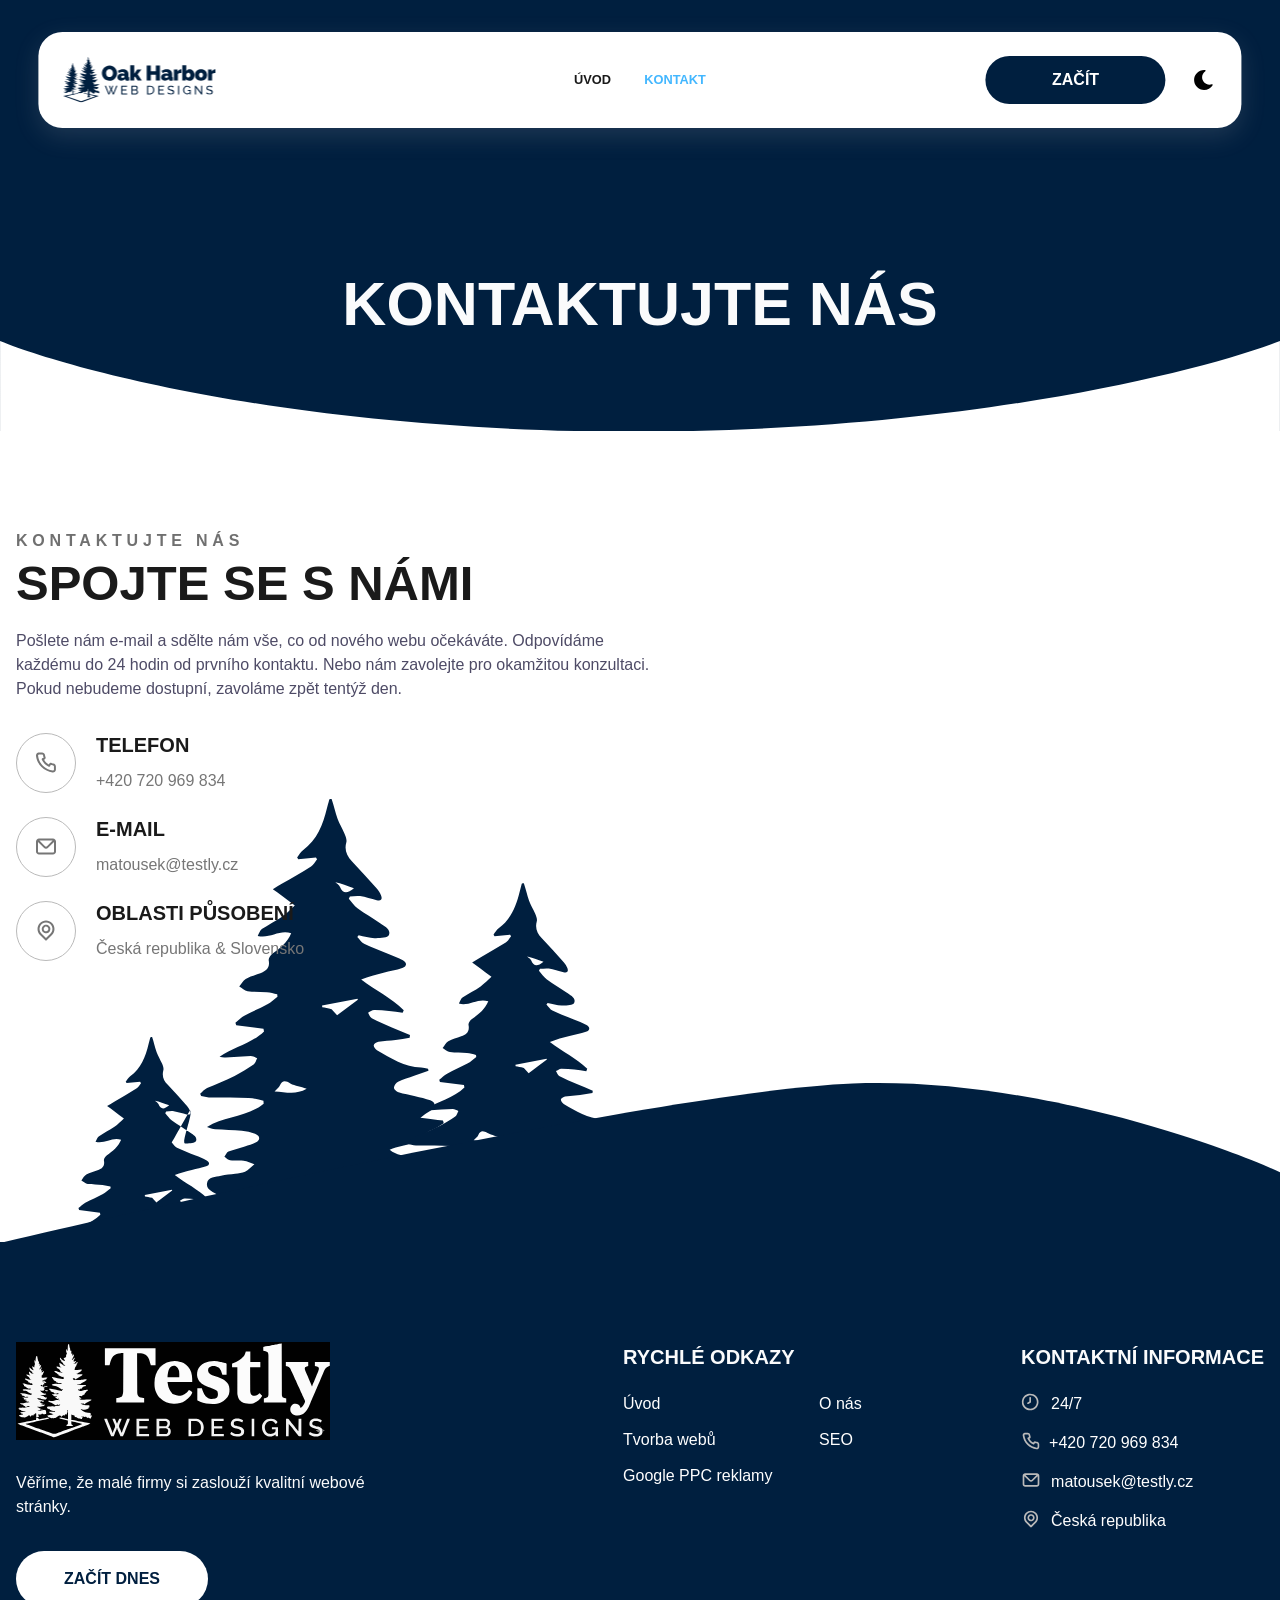
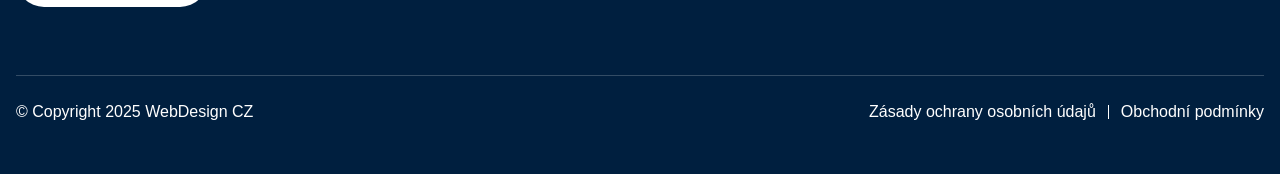
==== portfolio/kontakt.html @ b595e2d2 "bruh" ====
<!DOCTYPE html>
<html lang="cs">
<head>
  <meta charset="UTF-8">
  <meta content="IE=edge" http-equiv="X-UA-Compatible">
  <meta content="width=device-width,initial-scale=1" name="viewport">
  <meta content="Pošlete nám e-mail a sdělte nám vše, co od nového webu očekáváte. Odpovídáme každému do 24 hodin. Nebo nám zavolejte pro okamžitou konzultaci." name="description">
  <meta content="telephone=no" name="format-detection">
  <meta content="Kontakt | WebDesign CZ" property="og:title">
  <meta content="Pošlete nám e-mail a sdělte nám vše, co od nového webu očekáváte. Odpovídáme každému do 24 hodin." property="og:description">
  <meta content="website" property="og:type">
  <link href="./Small Business Web Designer _ Oak Harbor Web Designs _ $0 Down $175 Per Month_files/logo-white.svg" rel="preload" as="image">
  <link href="./Contact _ Oak Harbor Web Designs_files/satellite.svg" rel="preload" as="image">
  <link href="./Small Business Web Designer _ Oak Harbor Web Designs _ $0 Down $175 Per Month_files/root.css" rel="stylesheet">
  <link href="./Small Business Web Designer _ Oak Harbor Web Designs _ $0 Down $175 Per Month_files/dark.css" rel="stylesheet">
  <script defer src="./Small Business Web Designer _ Oak Harbor Web Designs _ $0 Down $175 Per Month_files/dark.js"></script>
  <script defer src="./Small Business Web Designer _ Oak Harbor Web Designs _ $0 Down $175 Per Month_files/nav.js"></script>
  <link href="./Contact _ Oak Harbor Web Designs_files/contact.css" rel="stylesheet">
  <link href="./Contact _ Oak Harbor Web Designs_files/universe.css" rel="stylesheet">
  <script type="application/ld+json">{
    "@context": "http://schema.org",
    "@type": "LocalBusiness",
    "name": "WebDesign CZ",
    "telephone": "+420 123 456 789",
    "email": "info@webdesigncz.cz",
    "url": "https://webdesigncz.cz/"
  }</script>
  <title>Kontakt | WebDesign CZ</title>
  <style>
    #cs-navigation .neon,
    #cs-footer-840 .neon {
      bottom: -1.6rem;
    }
    #cs-navigation .neon span,
    #cs-footer-840 .neon span {
      font-size: clamp(0.6rem, 0.9vw, 0.85rem) !important;
    }
  </style>
</head>
<body class="dark-mode" br-mode="off">

<a class="skip" href="#main" aria-label="Přejít na hlavní obsah">Přejít na hlavní obsah</a>

<!-- NAVIGATION -->
<header id="cs-navigation">
  <div class="cs-container">
    <a class="cs-logo" href="index.html" aria-label="zpět na úvod">
      <img alt="logo" decoding="async" height="43" src="./Small Business Web Designer _ Oak Harbor Web Designs _ $0 Down $175 Per Month_files/logo.svg" width="197" aria-hidden="true" class="cs-default">
      <img alt="logo" decoding="async" height="43" src="./Small Business Web Designer _ Oak Harbor Web Designs _ $0 Down $175 Per Month_files/logo-white.svg" width="197" aria-hidden="true" class="cs-onscroll" loading="lazy">
      <div class="neon" aria-hidden="true" aria-label="after dark"><span>A</span> <span>f</span> <span>t</span> <span>e</span> <span>r</span> <span>D</span> <span>a</span> <span>r</span> <span>k</span></div>
    </a>
    <nav class="cs-nav" role="navigation">
      <button aria-label="přepnout mobilní menu" class="cs-toggle">
        <div class="cs-box" aria-hidden="true">
          <span class="cs-line cs-line1" aria-hidden="true"></span>
          <span class="cs-line cs-line2" aria-hidden="true"></span>
          <span class="cs-line cs-line3" aria-hidden="true"></span>
        </div>
      </button>
      <div class="cs-ul-wrapper">
        <ul class="cs-ul" id="cs-expanded" aria-expanded="false">
          <li class="cs-li"><a class="cs-li-link" href="index.html">Úvod</a></li>

          <li class="cs-li"><a class="cs-li-link cs-active" href="kontakt.html">Kontakt</a></li>
        </ul>
      </div>
    </nav>
    <a class="cs-button-solid" href="kontakt.html">Začít</a>
    <button aria-label="přepnout tmavý režim" id="dark-mode-toggle">
      <img alt="měsíc" decoding="async" height="15" src="./Small Business Web Designer _ Oak Harbor Web Designs _ $0 Down $175 Per Month_files/moon.svg" width="15" aria-hidden="true" class="cs-moon">
      <img alt="slunce" decoding="async" height="15" src="./Small Business Web Designer _ Oak Harbor Web Designs _ $0 Down $175 Per Month_files/sun.svg" width="15" aria-hidden="true" class="cs-sun">
    </button>
  </div>
</header>

<main id="main">

  <!-- BANNER -->
  <div id="banner-1519">
    <div class="cs-container">
      <span class="cs-int-title">Kontaktujte nás</span>
    </div>
    <svg class="cs-mask" fill="none" viewBox="0 0 1920 136" xmlns="http://www.w3.org/2000/svg" height="136" width="1920">
      <path d="M1920 136V0C1803.21 45.3334 1445.52 136 951 136C456.485 136 111.116 45.3334 0 0V136H951H1920Z" fill="var(--maskBG)" clip-rule="evenodd" fill-rule="evenodd"></path>
    </svg>
    <div class="universe universe1">
      <span class="shooting-star"></span>
      <span class="shooting-star shooting-star2"></span>
      <img alt="ikona" aria-hidden="true" class="satellite" decoding="async" height="20" src="./Contact _ Oak Harbor Web Designs_files/satellite.svg" width="20">
      <span class="star star1"></span><span class="star star2"></span><span class="star star3"></span><span class="star star4"></span><span class="star star5"></span><span class="star star6"></span><span class="star star7"></span><span class="star star8"></span><span class="star star9"></span><span class="star star10"></span><span class="star star11"></span><span class="star star12"></span><span class="star star13"></span>
    </div>
    <div class="universe universe2">
      <img alt="ikona" aria-hidden="true" class="satellite" decoding="async" height="20" src="./Contact _ Oak Harbor Web Designs_files/satellite.svg" width="20">
      <span class="star star1"></span><span class="star star2"></span><span class="star star3"></span><span class="star star4"></span><span class="star star5"></span><span class="star star6"></span><span class="star star7"></span><span class="star star8"></span><span class="star star9"></span><span class="star star10"></span><span class="star star11"></span><span class="star star12"></span><span class="star star13"></span>
    </div>
    <div class="universe universe3">
      <img alt="ikona" aria-hidden="true" class="satellite" decoding="async" height="20" src="./Contact _ Oak Harbor Web Designs_files/satellite.svg" width="20">
      <span class="star star1"></span><span class="star star2"></span><span class="star star3"></span><span class="star star4"></span><span class="star star5"></span><span class="star star6"></span><span class="star star7"></span><span class="star star8"></span><span class="star star9"></span><span class="star star10"></span><span class="star star11"></span><span class="star star12"></span><span class="star star13"></span>
    </div>
  </div>

  <!-- CONTACT SECTION -->
  <section id="contact-1388">
    <div class="cs-container">
      <div class="cs-content" style="max-width:100%;width:100%;position:relative;z-index:1;">
        <span class="cs-topper">Kontaktujte nás</span>
        <h2 class="cs-title">Spojte se s námi</h2>
        <p class="cs-text">Pošlete nám e-mail a sdělte nám vše, co od nového webu očekáváte. Odpovídáme každému do 24 hodin od prvního kontaktu. Nebo nám zavolejte pro okamžitou konzultaci. Pokud nebudeme dostupní, zavoláme zpět tentýž den.</p>
        <ul class="cs-ul">
          <li class="cs-li">
            <picture class="cs-icon-wrapper">
              <img alt="ikona telefonu" aria-hidden="true" class="cs-icon" decoding="async" height="40" src="./Contact _ Oak Harbor Web Designs_files/phone-76.svg" width="40">
            </picture>
            <div class="cs-flex-group">
              <span class="cs-header">Telefon</span>
              <span class="cs-link">+420 720 969 834</span>
            </div>
          </li>
          <li class="cs-li">
            <picture class="cs-icon-wrapper">
              <img alt="ikona e-mailu" aria-hidden="true" class="cs-icon" decoding="async" height="40" src="./Contact _ Oak Harbor Web Designs_files/mail-76.svg" width="40">
            </picture>
            <div class="cs-flex-group">
              <span class="cs-header">E-mail</span>
              <span class="cs-link">matousek@testly.cz</span>
            </div>
          </li>
          <li class="cs-li">
            <picture class="cs-icon-wrapper">
              <img alt="ikona místa" aria-hidden="true" class="cs-icon" decoding="async" height="40" src="./Contact _ Oak Harbor Web Designs_files/pin-76.svg" width="40">
            </picture>
            <div class="cs-flex-group">
              <span class="cs-header">Oblasti působení</span>
              <span class="cs-link">Česká republika &amp; Slovensko</span>
            </div>
          </li>
        </ul>
      </div>
    </div>
    <img alt="ikona" aria-hidden="true" class="cs-trees cs-light" decoding="async" height="837" src="./Contact _ Oak Harbor Web Designs_files/footer-trees.svg" width="887" loading="lazy">
    <img alt="ikona" aria-hidden="true" class="cs-trees cs-dark" decoding="async" height="837" src="./Contact _ Oak Harbor Web Designs_files/trees-dark.svg" width="887" loading="lazy">
    <svg class="cs-blue-shape" fill="none" viewBox="0 0 1920 240" xmlns="http://www.w3.org/2000/svg" preserveAspectRatio="none">
      <path d="M1920 240H0C319.833 164.417 1023.43 10.747 1279.16.736 1534.9-9.275 1812.94 85.329 1920 133.883V240Z" fill="var(--csBlueShape)"></path>
    </svg>
  </section>

</main>

<!-- FOOTER -->
<footer id="cs-footer-840">
  <div class="cs-container">
    <div class="cs-logo-group">
      <a class="cs-logo" href="index.html" aria-label="zpět na úvod">
        <img alt="logo" decoding="async" height="32" src="./Small Business Web Designer _ Oak Harbor Web Designs _ $0 Down $175 Per Month_files/logo-white.svg" width="240" aria-hidden="true" class="cs-logo-img" loading="lazy">
        <div class="neon" aria-hidden="true" aria-label="after dark"><span>A</span> <span>f</span> <span>t</span> <span>e</span> <span>r</span> <span>D</span> <span>a</span> <span>r</span> <span>k</span></div>
      </a>
      <p class="cs-text">Věříme, že malé firmy si zaslouží kvalitní webové stránky.</p>
      <a class="cs-button-solid cs-white" href="kontakt.html">Začít dnes</a>
    </div>
    <div class="cs-ul-wrapper">
      <span class="cs-header">Rychlé odkazy</span>
      <ul class="cs-ul cs-ul-1">
        <li class="cs-li"><a class="cs-link" href="index.html">Úvod</a></li>
        <li class="cs-li"><a class="cs-link" href="#">O nás</a></li>
        <li class="cs-li"><a class="cs-link" href="#">Tvorba webů</a></li>
        <li class="cs-li"><a class="cs-link" href="#">SEO</a></li>
        <li class="cs-li"><a class="cs-link" href="#">Google PPC reklamy</a></li>
      </ul>
    </div>
    <div class="cs-ul-wrapper">
      <span class="cs-header">Kontaktní informace</span>
      <ul class="cs-ul">
        <li class="cs-li">
          <span class="cs-link">
            <img alt="ikona hodin" decoding="async" height="20" src="./Small Business Web Designer _ Oak Harbor Web Designs _ $0 Down $175 Per Month_files/clock-grey.svg" width="20" aria-hidden="true" class="cs-icon" loading="lazy">
            24/7
          </span>
        </li>
        <li class="cs-li">
          <span class="cs-link">
            <img alt="ikona telefonu" decoding="async" height="20" src="./Small Business Web Designer _ Oak Harbor Web Designs _ $0 Down $175 Per Month_files/phone-grey.svg" width="20" aria-hidden="true" class="cs-contact-icon" loading="lazy">
            +420 720 969 834
          </span>
        </li>
        <li class="cs-li">
          <span class="cs-link">
            <img alt="ikona e-mailu" decoding="async" height="20" src="./Small Business Web Designer _ Oak Harbor Web Designs _ $0 Down $175 Per Month_files/message-grey.svg" width="20" aria-hidden="true" class="cs-icon" loading="lazy">
            matousek@testly.cz
          </span>
        </li>
        <li class="cs-li">
          <span class="cs-link">
            <img alt="ikona špendlíku" decoding="async" height="20" src="./Small Business Web Designer _ Oak Harbor Web Designs _ $0 Down $175 Per Month_files/pin-grey.svg" width="20" aria-hidden="true" class="cs-icon" loading="lazy">
            Česká republika
          </span>
        </li>
      </ul>
    </div>
  </div>
  <div class="cs-bottom">
    <span class="cs-credit">© Copyright 2025 <span class="cs-credit-link">WebDesign CZ</span></span>
    <div class="cs-bottom-links">
      <a class="cs-bottom-link" href="#">Zásady ochrany osobních údajů</a>
      <a class="cs-bottom-link" href="#">Obchodní podmínky</a>
    </div>
  </div>
  <svg class="cs-footer-swoosh" fill="none" preserveAspectRatio="none" viewBox="0 0 1920 254" xmlns="http://www.w3.org/2000/svg">
    <path d="M1668.54 58.137c124.52 31.881 204.12 63.173 251.46 85.537V-4H0v254C356.508 169.957 717.072 91.544 986.268 43.36 1255.46-4.822 1443.9.623 1668.54 58.138Z" fill="var(--footerSwish)"></path>
  </svg>
</footer>

<script defer>
  document.addEventListener("scroll", e => {
    100 <= document.documentElement.scrollTop
      ? document.querySelector("body").classList.add("scroll")
      : document.querySelector("body").classList.remove("scroll");
  });
</script>

</body>
</html>
---- portfolio/Small Business Web Designer _ Oak Harbor Web Designs _ $0 Down $175 Per Month_files/root.css ----
@media only screen and (min-width: 0rem) {:root {--primary: #001f3f;--primaryLight: #43b7ff;--secondary: #43b7ff;--secondaryLight: #001f3f;--headerColor: #1a1a1a;--bodyTextColor: #4e4b66;--bodyTextColorWhite: #fafbfc;--topperFontSize: clamp(0.8125rem, 1.6vw, 1rem);--headerFontSize: clamp(1.9375rem, 3.9vw, 3.0625rem);--bodyFontSize: 1rem;--sectionPadding: clamp(3.75rem, 7.82vw, 6.25rem) 1rem;--headerFont: "Oswald", Arial, sans-serif;--bodyFont: "Source Sans 3", Arial, sans-serif;--navNeon: "Yellowtail", "Adjusted Verdana Fallback", "Verdana", sans-serif;}.cs-topper {display: block;margin-bottom: 0.25rem;text-transform: uppercase;font-family: var(--headerFont);font-size: var(--topperFontSize);line-height: 1.2em;letter-spacing: 0.3em;font-weight: 700;color: #707070;text-align: inherit;}body.dark-mode .cs-topper {color: var(--secondary);}.cs-title {position: relative;margin: 0 0 1rem 0;max-width: 43.75rem;font-size: var(--headerFontSize);line-height: 1.2em;font-weight: 900;color: var(--headerColor);text-align: inherit;}.cs-text {margin: 0;max-width: 40.625rem;width: 100%;font-size: var(--bodyFontSize);line-height: 1.5em;color: var(--bodyTextColor);text-align: inherit;}.cs-button-solid {z-index: 1;position: relative;display: inline-block;border-radius: 3.75rem;margin: 0;background-color: var(--primary);min-width: 11.25rem;box-sizing: border-box;overflow: hidden;padding: 0 3rem;text-decoration: none;text-transform: uppercase;font-family: var(--headerFont);font-size: 1rem;line-height: clamp(2.875rem, 5.5vw, 3.5rem);font-weight: 700;color: #fff;transition: box-shadow 0.3s, color 0.3s, background-color 0.3s;text-align: center;white-space: nowrap;}.cs-button-solid:before {z-index: -1;position: absolute;top: 0;left: 0;content: "";opacity: 1;border-radius: 0.25rem;background: var(--secondary);height: 100%;width: 0%;transition: width 0.3s;}.cs-button-solid:hover {background-color: var(--secondary);color: var(--primary);}.cs-button-solid:hover:before {width: 100%;}.cs-button-solid.cs-secondary {background-color: var(--secondary);color: var(--primary);transition: color 0.3s, background-color 0.3s;}.cs-button-solid.cs-secondary:hover {background-color: #fff;}.cs-button-solid.cs-secondary:before {background-color: #fff;}.cs-button-solid.cs-white {background-color: #fff;color: var(--primary);transition: color 0.3s, background-color 0.3s;}.cs-button-solid.cs-white:hover {background-color: #fff;}.cs-button-solid.cs-white:before {background-color: #fff;}body.dark-mode .cs-button-solid:not(.cs-button-transparent) {background: linear-gradient(45deg, #cecece 0%, #ffffff 100%);color: var(--primary);transition: box-shadow 0.3s;box-shadow: rgba(67, 183, 255, 0.2) 0px 0px 24px, rgba(67, 183, 255, 0.2) 0px 0px 39px, rgba(67, 183, 255, 0.2) 0px 0px 60px;}body.dark-mode .cs-button-solid:not(.cs-button-transparent):before {opacity: 0;background-color: #fff;width: 100%;transition: opacity 0.4s;}body.dark-mode .cs-button-solid:not(.cs-button-transparent):hover {animation: none;box-shadow: rgba(67, 183, 255, 0.2) 0px 0px 24px, rgba(67, 183, 255, 0.2) 0px 0px 39px, rgba(67, 183, 255, 0.2) 0px 0px 54px, rgba(67, 183, 255, 0.2) 0px 0px 74px;}body.dark-mode .cs-button-solid:not(.cs-button-transparent):hover:before {opacity: 1;}@keyframes buttonGlow {0% {box-shadow: rgba(67, 183, 255, 0.2) 0px 0px 24px, rgba(67, 183, 255, 0.2) 0px 0px 39px, rgba(67, 183, 255, 0.2) 0px 0px 60px;}50% {box-shadow: rgba(67, 183, 255, 0.2) 0px 0px 24px, rgba(67, 183, 255, 0.2) 0px 0px 39px, rgba(67, 183, 255, 0.2) 0px 0px 54px, rgba(67, 183, 255, 0.2) 0px 0px 74px;}78% {box-shadow: rgba(67, 183, 255, 0.2) 0px 0px 24px, rgba(67, 183, 255, 0.2) 0px 0px 39px, rgba(67, 183, 255, 0.2) 0px 0px 54px, rgba(67, 183, 255, 0.2) 0px 0px 74px;}100% {box-shadow: rgba(67, 183, 255, 0.2) 0px 0px 24px, rgba(67, 183, 255, 0.2) 0px 0px 39px, rgba(67, 183, 255, 0.2) 0px 0px 60px;}}@keyframes ulGlow {0% {box-shadow: rgba(67, 183, 255, 0.2) 0px 0px 24px, inset rgba(67, 183, 255, 0.2) 0px 0px 69px, inset rgba(67, 183, 255, 0.2) 0px 0px 60px, rgba(67, 183, 255, 0.2) 0px 0px 74px;}50% {box-shadow: rgba(67, 183, 255, 0.2) 0px 0px 24px, inset rgba(67, 183, 255, 0.2) 0px 0px 39px, inset rgba(67, 183, 255, 0.2) 0px 0px 24px, rgba(67, 183, 255, 0.2) 0px 0px 74px;}51% {box-shadow: none;}52% {box-shadow: rgba(67, 183, 255, 0.2) 0px 0px 24px, inset rgba(67, 183, 255, 0.2) 0px 0px 69px, inset rgba(67, 183, 255, 0.2) 0px 0px 24px, rgba(67, 183, 255, 0.2) 0px 0px 74px;}53% {box-shadow: none;}64% {box-shadow: rgba(67, 183, 255, 0.2) 0px 0px 24px, inset rgba(67, 183, 255, 0.2) 0px 0px 69px, inset rgba(67, 183, 255, 0.2) 0px 0px 24px, rgba(67, 183, 255, 0.2) 0px 0px 74px;}78% {box-shadow: rgba(67, 183, 255, 0.2) 0px 0px 14px, inset rgba(67, 183, 255, 0.2) 0px 0px 49px, inset rgba(67, 183, 255, 0.2) 0px 0px 14px, rgba(67, 183, 255, 0.2) 0px 0px 54px;}92% {box-shaodw: none;}93% {box-shadow: rgba(67, 183, 255, 0.2) 0px 0px 14px, inset rgba(67, 183, 255, 0.2) 0px 0px 49px, inset rgba(67, 183, 255, 0.2) 0px 0px 14px, rgba(67, 183, 255, 0.2) 0px 0px 54px;}94% {box-shaodw: none;}95% {box-shadow: rgba(67, 183, 255, 0.2) 0px 0px 14px, inset rgba(67, 183, 255, 0.2) 0px 0px 49px, inset rgba(67, 183, 255, 0.2) 0px 0px 24px, rgba(67, 183, 255, 0.2) 0px 0px 54px;}100% {box-shadow: rgba(67, 183, 255, 0.2) 0px 0px 24px, inset rgba(67, 183, 255, 0.2) 0px 0px 69px, inset rgba(67, 183, 255, 0.2) 0px 0px 60px, rgba(67, 183, 255, 0.2) 0px 0px 74px;}}.cs-button-transparent {background-color: transparent;min-width: 0;padding: 0 1.5rem;color: var(--bodyTextColorWhite);box-shadow: none;}.cs-button-transparent:hover {color: var(--primary);}.cs-hide-on-mobile {display: none;}}@media only screen and (min-width: 1024px) {.cs-hide-on-mobile {display: block;}.cs-hide-on-desktop {display: none;}}@media only screen and (min-width: 0rem) {body, html {margin: 0;overflow-x: hidden;padding: 0;font-family: var(--bodyFont);font-size: 100%;color: var(--bodyTextColor);scroll-behavior: smooth;}*, *:before, *:after {margin: 0;box-sizing: border-box;padding: 0;}body {transition: background-color 0.3s;}.container {position: relative;margin: auto;width: 92%;}h1, h2, h3, h4, h5, h6 {margin: 0;text-transform: uppercase;font-family: var(--headerFont);color: var(--headerColor);}p, li, a {margin: 0;font-size: 1rem;line-height: 1.5em;}p, li {color: #353535;}a:hover, button:hover {cursor: pointer;}.skip {z-index: -1111111;position: absolute;top: 0;left: 0;opacity: 0;}@font-face {font-style: normal;font-family: "Yellowtail";font-weight: 400;font-display: swap;src: url("/assets/fonts/yellowtail-v22-latin-regular.woff2") format("woff2");}@font-face {font-style: normal;font-family: "Oswald";font-weight: 400;font-display: swap;src: url("../fonts/oswald-v53-latin-regular.woff2") format("woff2");}@font-face {font-style: normal;font-family: "Oswald";font-weight: 600;font-display: swap;src: url("../fonts/oswald-v53-latin-600.woff2") format("woff2");}}@media only screen and (min-width: 1024px) {body, html {margin: 0;padding: 0;}}@media only screen and (min-width: 2500px) {body, html {font-size: 0.55vw;}}@media only screen and (min-width: 0rem) {body.dark-mode #dark-mode-toggle .cs-sun {opacity: 1;transform: translate(-50%, -50%);}body.dark-mode #dark-mode-toggle .cs-moon {opacity: 0;transform: translate(-50%, -150%);}#dark-mode-toggle {order: 2;z-index: 1000;position: relative;display: block;border: none;margin: 0;background: transparent;height: 3rem;width: 3rem;overflow: hidden;padding: 0;flex: none;}#dark-mode-toggle img, #dark-mode-toggle svg {position: absolute;top: 50%;left: 50%;transform: translate(-50%, -50%);height: 1.25rem;width: 1.25rem;pointer-events: none;}#dark-mode-toggle .cs-moon {z-index: 2;transition: transform 0.3s, opacity 0.3s;}#dark-mode-toggle .cs-sun {z-index: 1;opacity: 0;transform: translate(-50%, 100%);transition: transform 0.3s, opacity 0.3s;}}@media only screen and (min-width: 1024px) {#dark-mode-toggle {position: relative;top: auto;right: -0.625rem;transform: none;margin: 0;}#dark-mode-toggle:hover {cursor: pointer;}}@media only screen and (min-width: 0rem) {#cs-navigation .neon {z-index: 1000;position: absolute;bottom: -0.625rem;right: 0;visibility: hidden;opacity: 0;display: flex;font-family: "Yellowtail";color: #fff;transition: 100ms ease-in;}#cs-navigation .neon span {display: table-cell;margin: 0;padding: 0;font-family: var(--navNeon);font-size: clamp(1rem, 1.5vw, 1.5rem);color: #646464;animation: neonGlow 3s linear infinite;}#cs-navigation .neon span:nth-child(5) {padding-right: 3px;}#cs-navigation .neon span:nth-child(1), #cs-navigation .neon span:nth-child(2), #cs-navigation .neon span:nth-child(4) {animation-delay: 1s;}#cs-navigation .neon span:nth-child(3) {animation-delay: 1.2s;}#cs-navigation .neon span:nth-child(5) {margin-right: 3px !important;animation-delay: 2s;}#cs-navigation .neon span:nth-child(6) {animation-delay: 2.45s;}#cs-navigation .neon span:nth-child(7), #cs-navigation .neon span:nth-child(8), #cs-navigation .neon span:nth-child(9) {animation-delay: 2.75s;}@keyframes neonGlow {0%, 100% {text-shadow: 0 0 10px #43b7ff, 0 0 20px #43b7ff, 0 0 40px #43b7ff, 0 0 50px #43b7ff, 0 0 60px #43b7ff;color: #abe1fe;filter: blur(2px);}5%, 95% {text-shadow: 0;color: #fff;filter: blur(0px);}}}@media only screen and (min-width: 0rem) {body.dark-mode #cs-navigation .neon {visibility: visible;opacity: 1;display: block;}}@media only screen and (max-width: 1023px) {body.cs-open {overflow: hidden;}body.scroll #cs-navigation {top: 0;max-width: 100%;width: 100%;}body.scroll #cs-navigation:before {border-radius: 0;}#cs-navigation {z-index: 10000;position: fixed;top: 1rem;left: 50%;transform: translateX(-50%);border-radius: clamp(0.75rem, 2vw, 1.5rem);max-width: 80rem;width: 94%;box-sizing: border-box;padding: clamp(0.75rem, 2vw, 1.5rem);transition: top 0.3s, border-radius 0.3s, width 0.3s, max-width 0.3s;}#cs-navigation .cs-container {display: flex;justify-content: flex-end;align-items: center;width: 100%;gap: 1.5rem;}#cs-navigation .cs-logo {z-index: 10;position: relative;transform-style: preserve-3d;perspective: 700px;display: flex;justify-content: flex-start;align-items: center;margin: 0 auto 0 0;height: 100%;max-width: 7.5rem;width: auto;box-sizing: border-box;padding: 0;}#cs-navigation .cs-logo img {height: auto;width: 100%;object-fit: contain;}#cs-navigation .cs-logo .cs-default {-webkit-backface-visibility: hidden;backface-visibility: hidden;transition: opacity 0.3s, transform 0.6s;}#cs-navigation .cs-logo .cs-onscroll {z-index: -1;position: absolute;top: 0;left: 0;-webkit-backface-visibility: hidden;backface-visibility: hidden;opacity: 0;transform: rotateX(180deg);width: 100%;transition: opacity 0.3s, transform 0.6s;}#cs-navigation .cs-toggle {z-index: 10;position: relative;display: flex;justify-content: center;align-items: center;border: none;border-radius: 0.5rem;margin: 0 0 0 auto;background-color: var(--primary);height: 3rem;width: 3rem;transition: transform 0.6s, background-color 0.3s;}#cs-navigation .cs-nav {order: 3;}#cs-navigation .cs-contact-group {z-index: 10;position: relative;display: none;}#cs-navigation .cs-active .cs-line1 {top: 50%;transform: translate(-50%, -50%) rotate(225deg);}#cs-navigation .cs-active .cs-line2 {top: 50%;transform: translate(-50%, -50%) translateY(0) rotate(-225deg);transform-origin: center;}#cs-navigation .cs-active .cs-line3 {bottom: 100%;opacity: 0;}#cs-navigation .cs-box {position: relative;height: 1rem;width: clamp(1.5rem, 2vw, 1.75rem);}#cs-navigation .cs-line {position: absolute;left: 50%;transform: translateX(-50%);border-radius: 2px;background-color: #fafbfc;height: 2px;width: 100%;transition: background-color 0.3s;}#cs-navigation .cs-line1 {top: 0;transition: transform 0.5s, top 0.3s, left 0.3s;animation-duration: 0.7s;animation-timing-function: ease;animation-direction: normal;animation-fill-mode: forwards;transform-origin: center;}#cs-navigation .cs-line2 {top: 50%;transform: translateX(-50%) translateY(-50%);transition: top 0.3s, left 0.3s, transform 0.5s;animation-duration: 0.7s;animation-timing-function: ease;animation-direction: normal;animation-fill-mode: forwards;}#cs-navigation .cs-line3 {bottom: 0;transition: bottom 0.3s, opacity 0.3s;}#cs-navigation .cs-ul-wrapper {z-index: -1;position: absolute;top: 0.9375rem;left: 0;transform: scaleY(0);border-radius: 3.125rem 3.125rem 1.5rem 1.5rem;background-color: #fff;max-height: 95dvh;height: auto;width: 100%;box-sizing: border-box;overflow: hidden;padding-bottom: 2.4em;transition: transform 0.4s;box-shadow: rgba(149, 157, 165, 0.2) 0px 8px 24px;transform-origin: top;}#cs-navigation .cs-ul {display: flex;flex-direction: column;justify-content: flex-start;align-items: center;margin: 0;max-height: 90vh;height: auto;width: 100%;box-sizing: border-box;overflow: auto;padding: 6.25rem 0 0 0;gap: 1.25rem;}#cs-navigation .cs-li {opacity: 0;transform: translateY(-70/16rem);margin-right: 0;width: 100%;list-style: none;transition: transform 0.6s, opacity 0.9s;text-align: center;}#cs-navigation .cs-li:nth-of-type(1) {transition-delay: 0.05s;}#cs-navigation .cs-li:nth-of-type(2) {transition-delay: 0.1s;}#cs-navigation .cs-li:nth-of-type(3) {transition-delay: 0.15s;}#cs-navigation .cs-li:nth-of-type(4) {transition-delay: 0.2s;}#cs-navigation .cs-li:nth-of-type(5) {transition-delay: 0.25s;}#cs-navigation .cs-li:nth-of-type(6) {transition-delay: 0.3s;}#cs-navigation .cs-li:nth-of-type(7) {transition-delay: 0.35s;}#cs-navigation .cs-li:nth-of-type(8) {transition-delay: 0.4s;}#cs-navigation .cs-li:nth-of-type(9) {transition-delay: 0.45s;}#cs-navigation .cs-li:nth-of-type(10) {transition-delay: 0.5s;}#cs-navigation .cs-li:nth-of-type(11) {transition-delay: 0.55s;}#cs-navigation .cs-li:nth-of-type(12) {transition-delay: 0.6s;}#cs-navigation .cs-li:nth-of-type(13) {transition-delay: 0.65s;}#cs-navigation .cs-li-link {position: relative;display: inline-block;margin: 0;text-decoration: none;text-transform: uppercase;font-family: var(--headerFont);font-size: clamp(1rem, 2.5vw, 1.5rem);line-height: 1.2em;font-weight: 600;color: var(--headerColor);}#cs-navigation .cs-li-link.cs-active {color: var(--primaryLight);}#cs-navigation .cs-button-solid {display: none;}#cs-navigation:before {position: absolute;top: 0;left: 50%;content: "";opacity: 1;transform: translateX(-50%);display: block;border-radius: clamp(0.75rem, 2vw, 1.5rem);background: #fff;height: 100%;width: 100%;transition: transform 0.2s, border-radius 0.3s, background-color 0.3s ease-in-out;box-shadow: rgba(149, 157, 165, 0.2) 0px 8px 24px;}#cs-navigation.cs-active .cs-toggle {transform: rotate(180deg);}#cs-navigation.cs-active .cs-ul-wrapper {transform: scaleY(1);transition-delay: 0.15s;}#cs-navigation.cs-active .cs-li {opacity: 1;transform: translateY(0);}#cs-navigation.cs-active:before {transform: translateX(-50%) scale(1.03);}}@media only screen and (min-width: 48rem) and (max-width: 1023px) {#cs-navigation .cs-contact-group {display: flex;align-items: center;gap: 1.5rem;}#cs-navigation .login {text-decoration: none;font-size: 1em;font-weight: 700;color: var(--bodyText);}#cs-navigation .login:hover {text-decoration: underline;}}@media only screen and (max-width: 63.999rem) {body.dark-mode #cs-navigation .cs-logo .cs-default {opacity: 1;transform: rotateX(-180deg);}body.dark-mode #cs-navigation .cs-logo .cs-onscroll {opacity: 1;transform: rotateX(0deg);}body.dark-mode #cs-navigation .cs-toggle {background-color: var(--bodyTextColorWhite);box-shadow: rgba(67, 183, 255, 0.2) 0px 0px 44px, inset rgba(67, 183, 255, 0.2) 0px 0px 30px, rgba(67, 183, 255, 0.2) 0px 0px 55px, rgba(67, 183, 255, 0.4) 0px 0px 75px, rgba(67, 183, 255, 0.4) 0px 0px 95px;}body.dark-mode #cs-navigation .cs-phone {color: var(--bodyTextColorWhite);}body.dark-mode #cs-navigation .cs-phone-icon {filter: grayscale(1) brightness(1000%);}body.dark-mode #cs-navigation .cs-line {background-color: var(--dark);}body.dark-mode #cs-navigation .cs-ul-wrapper {background-color: var(--dark);}body.dark-mode #cs-navigation .cs-li-link, body.dark-mode #cs-navigation .login {color: var(--bodyTextColorWhite);}body.dark-mode #cs-navigation .cs-li-link.cs-active {color: var(--secondary);}body.dark-mode #cs-navigation:before {background-color: var(--dark);}}@media only screen and (max-width: 63.999rem) {#cs-navigation .cs-li {display: block;width: 100%;text-align: center;}#cs-navigation .cs-dropdown {position: relative;color: var(--bodyTextColorWhite);}#cs-navigation .cs-dropdown .cs-li-link {position: relative;transition: opacity 0.3s;}#cs-navigation .cs-dropdown.cs-active .cs-drop-ul {visibility: visible;opacity: 1;margin: 0.75rem auto 0 auto;height: auto;padding: 1.75rem 0;}#cs-navigation .cs-dropdown.cs-active .cs-drop-link {opacity: 1;}#cs-navigation .cs-drop-icon {position: absolute;top: 50%;right: -1.25rem;transform: translateY(-50%);height: auto;width: 0.75rem;}#cs-navigation .cs-drop-ul {visibility: hidden;opacity: 0;display: flex;flex-direction: column;justify-content: flex-start;align-items: center;border-radius: 1em;margin: 0 auto;background-color: var(--primary);height: 0;width: 90%;overflow: hidden;padding: 0;transition: padding 0.3s, margin 0.3s, height 0.3s, opacity 0.3s, visibility 0.3s;gap: 0.75rem;}#cs-navigation .cs-drop-li {list-style: none;}#cs-navigation .cs-li-link {text-transform: uppercase;font-family: var(--headerFont);font-weight: 600;}#cs-navigation .cs-li-link.cs-drop-link {font-size: clamp(0.875rem, 2vw, 1.25rem);color: #fff;}}@media only screen and (min-width: 1024px) {#cs-navigation .cs-dropdown {position: relative;}#cs-navigation .cs-dropdown:hover {cursor: pointer;}#cs-navigation .cs-dropdown:hover .cs-drop-ul {visibility: visible;opacity: 1;transform: scaleY(1);}#cs-navigation .cs-dropdown:hover .cs-drop-li {opacity: 1;transform: translateY(0);}#cs-navigation .cs-drop-icon {display: inline-block;height: auto;width: 0.75rem;}#cs-navigation .cs-drop-ul {z-index: -100;position: absolute;top: 100%;visibility: hidden;opacity: 0;transform: scaleY(0);border-bottom: 5px solid var(--secondary);margin: 0;background-color: #fff;min-width: 12.5rem;overflow: hidden;padding: 0;transition: transform 0.3s, visibility 0.3s, opacity 0.3s;box-shadow: inset rgba(149, 157, 165, 0.1) 0px 8px 10px;transform-origin: top;}#cs-navigation .cs-drop-li {opacity: 0;transform: translateY(-0.625rem);display: block;height: auto;width: 100%;list-style: none;text-decoration: none;font-size: 1rem;transition: opacity 0.6s, transform 0.6s;}#cs-navigation .cs-drop-li:nth-of-type(1) {transition-delay: 0.05s;}#cs-navigation .cs-drop-li:nth-of-type(2) {transition-delay: 0.1s;}#cs-navigation .cs-drop-li:nth-of-type(3) {transition-delay: 0.15s;}#cs-navigation .cs-drop-li:nth-of-type(4) {transition-delay: 0.2s;}#cs-navigation .cs-drop-li:nth-of-type(5) {transition-delay: 0.25s;}#cs-navigation .cs-drop-li:nth-of-type(6) {transition-delay: 0.3s;}#cs-navigation .cs-drop-li:nth-of-type(7) {transition-delay: 0.35s;}#cs-navigation .cs-drop-li:nth-of-type(8) {transition-delay: 0.4s;}#cs-navigation .cs-drop-li:nth-of-type(9) {transition-delay: 0.45s;}#cs-navigation .cs-li-link.cs-drop-link {display: block;width: 100%;box-sizing: border-box;padding: 0.75rem;white-space: nowrap;text-decoration: none;text-transform: uppercase;font-family: var(--headerFont);font-size: 0.875rem;line-height: 1.5em;font-weight: 600;color: var(--headerColor);transition: color 0.3s, background-color 0.3s;}#cs-navigation .cs-li-link.cs-drop-link:hover {background-color: #f7f7f7;}#cs-navigation .cs-li-link.cs-drop-link:before {display: none;}}@media only screen and (max-width: 1023px) {body.dark-mode #cs-navigation .cs-drop-ul {background-color: transparent;border: 1px solid #fff;animation: ulGlow 7.2s forwards infinite;box-shadow: rgba(67, 183, 255, 0.2) 0px 0px 44px, inset rgba(67, 183, 255, 0.2) 0px 0px 30px, inset rgba(67, 183, 255, 0.2) 0px 0px 55px, rgba(67, 183, 255, 0.4) 0px 0px 10px;}body.dark-mode #cs-navigation .cs-li-link.cs-drop-link:hover {color: #1a1a1a;}body.dark-mode #cs-navigation .cs-drop-icon {filter: grayscale(1) brightness(1000%);}}@media only screen and (min-width: 1024px) {body.dark-mode #cs-navigation .cs-drop-ul {background-color: var(--dark);border-color: #fff;overflow: visible;}body.dark-mode #cs-navigation .cs-li-link.cs-drop-link {color: var(--bodyTextColorWhite);transition: color 0.3s, background-color 0.3s, box-shadow 0.3s;}body.dark-mode #cs-navigation .cs-li-link.cs-drop-link:hover {color: var(--primary);box-shadow: rgba(67, 183, 255, 0.2) 0px 0px 24px, rgba(67, 183, 255, 0.2) 0px 0px 39px, rgba(67, 183, 255, 0.2) 0px 0px 60px;}body.dark-mode #cs-navigation .cs-drop-li:last-of-type .cs-drop-link {border-radius: 0 0 1.3125rem 1.3125rem;}body.dark-mode #cs-navigation .cs-drop-icon {filter: grayscale(1) brightness(1000%);}}@media only screen and (max-width: 1023px) {#cs-navigation .cs-dropdown.cs-active .cs-drop-ul {visibility: visible;opacity: 1;transform: scale(1);margin: 0.75rem auto 0;height: auto;padding: 1.5rem;}#cs-navigation .cs-dropdown.cs-active .cs-drop-link {opacity: 1;}#cs-navigation .cs-dropdown.cs-active .cs-dropdown-toggle {pointer-events: none;}#cs-navigation .cs-dropdown-toggle {pointer-events: none;}#cs-navigation .cs-drop3 {visibility: hidden;opacity: 0;transform: scale(0);display: flex;flex-direction: column;background-color: rgba(255, 255, 255, 0.1);height: 0;width: 100%;border-radius: 0.5rem;overflow: hidden;padding: 0;transition: padding 0.3s, margin 0.3s, height 0.3s, opacity 0.3s, transform 0.3s, visibility 0.3s;gap: 0.5rem;transform-origin: top;}#cs-navigation .cs-drop-li {width: 100%;}#cs-navigation .cs-drop-li.drop3-active .cs-drop3 {visibility: visible;opacity: 1;transform: scale(1);height: auto;padding: 1.25rem 1rem 1.25rem 1rem;}#cs-navigation .cs-drop-li.drop3-active .cs-drop3-main {margin-bottom: 0.75rem;}#cs-navigation .cs-drop3-main {font-weight: bold;transition: margin 0.3s;}#cs-navigation .cs-drop3-main .cs-drop-icon {filter: grayscale(1) brightness(1000%);}#cs-navigation .cs-drop-li3 {list-style: none;}}@media only screen and (min-width: 64rem) {#cs-navigation .cs-drop-ul {overflow: visible;}#cs-navigation .cs-drop-li {z-index: 1;position: relative;}#cs-navigation .cs-drop-li:hover .cs-drop3 {display: block;}#cs-navigation .cs-drop3 {z-index: 10;position: absolute;top: 0;left: 100%;display: none;background-color: #fff;min-width: 12.5rem;padding: 0;box-shadow: rgba(149, 157, 165, 0.2) 0px 8px 24px;}#cs-navigation .cs3 {columns: 3;}#cs-navigation .cs-drop3-main:hover .cs-drop-icon {transform: rotate(-90deg);}#cs-navigation .cs-drop-icon {transition: transform 0.3s;}#cs-navigation .cs-drop-li3 {list-style: none;}}@media only screen and (min-width: 64rem) {body.dark-mode #cs-navigation .cs-drop3 {background-color: var(--dark);}}@media only screen and (min-width: 1024px) {body.scroll #cs-navigation {top: 0;border-radius: 0;max-width: 100%;width: 100%;}#cs-navigation {z-index: 10000;position: fixed;top: 2rem;left: 50%;transform: translateX(-50%);display: flex;align-items: center;border-radius: clamp(0.75rem, 2vw, 1.5rem);background-color: #fff;height: 6rem;max-width: 90rem;width: 94%;box-sizing: border-box;padding: clamp(0.75rem, 2vw, 1.5rem) 0;transition: top 0.3s, border-radius 0.3s, width 0.3s, max-width 0.3s, background-color 0.3s;box-shadow: rgba(149, 157, 165, 0.2) 0px 8px 24px;}#cs-navigation .cs-container {display: flex;justify-content: space-between;align-items: center;margin: auto;max-width: 90rem;width: 100%;box-sizing: border-box;padding: 0 1.5rem;gap: 1.5rem;}#cs-navigation .cs-toggle {display: none;}#cs-navigation .cs-logo {z-index: 100;position: relative;transform-style: preserve-3d;perspective: 700px;display: flex;justify-content: flex-start;align-items: center;margin: 0 auto 0 0;height: 3rem;max-width: 10.125rem;width: 18.4%;padding: 0;}#cs-navigation .cs-logo img {height: 100%;width: auto;object-fit: contain;}#cs-navigation .cs-logo .cs-default {-webkit-backface-visibility: hidden;backface-visibility: hidden;transition: opacity 0.3s, transform 0.6s;}#cs-navigation .cs-logo .cs-onscroll {z-index: -1;position: absolute;top: 0;left: 0;-webkit-backface-visibility: hidden;backface-visibility: hidden;opacity: 1;transform: rotateX(180deg);width: 100%;transition: opacity 0.3s, transform 0.6s;}#cs-navigation .cs-contact-group {display: flex;justify-content: center;align-items: center;gap: 1.5rem;}#cs-navigation .login {text-decoration: none;font-size: 0.875em;font-weight: 700;color: var(--bodyText);}#cs-navigation .login:hover {text-decoration: underline;}#cs-navigation .cs-ul-wrapper {position: absolute;top: 50%;left: 50%;transform: translate(-50%, -50%);display: flex;align-items: center;height: 100%;}#cs-navigation .cs-ul {display: flex;justify-content: flex-start;align-items: center;margin: 0;height: 100%;width: 100%;padding: 0;gap: clamp(1.25rem, 2.6vw, 2.25rem);}#cs-navigation .cs-li {display: flex;align-items: center;height: 100%;padding: 0;list-style: none;flex: none;}#cs-navigation .cs-li-link {position: relative;display: block;margin: 0;text-decoration: none;text-transform: uppercase;font-family: var(--headerFont);font-size: clamp(0.7rem, 1vw, 1rem);line-height: 1.5em;font-weight: 600;color: var(--headerColor);transition: color 0.3s;}#cs-navigation .cs-li-link:hover {color: var(--primaryLight);}#cs-navigation .cs-li-link.cs-active {font-weight: 700;color: var(--primaryLight);}#cs-navigation .cs-button-solid {display: none;}}@media only screen and (min-width: 1200px) {#cs-navigation .cs-social {display: flex;}#cs-navigation .cs-button-solid {z-index: 1;position: relative;display: block;right: -1.25rem;line-height: 3rem;}}@media only screen and (min-width: 1300px) {#cs-navigation .button-orange, #cs-navigation .cs-button-solid {display: block;}}@media only screen and (min-width: 1024px) {body.dark-mode #cs-navigation {background-color: var(--dark);}body.dark-mode #cs-navigation .cs-logo .cs-default {opacity: 1;transform: rotateX(-180deg);}body.dark-mode #cs-navigation .cs-logo .cs-onscroll {opacity: 1;transform: rotateX(0deg);}body.dark-mode #cs-navigation .cs-li-link, body.dark-mode #cs-navigation .login {color: var(--bodyTextColorWhite);}body.dark-mode #cs-navigation .cs-li-link:hover {color: var(--secondary);}body.dark-mode #cs-navigation .cs-li-link.cs-active {color: var(--secondary);}}@media only screen and (min-width: 0rem) {#banner-1519 {z-index: 1;position: relative;background-color: var(--primary);overflow: hidden;padding: var(--sectionPadding);padding-top: clamp(11.875rem, 25vw, 16.75rem);padding-bottom: clamp(3rem, 7vw, 6.25rem);}#banner-1519 .cs-container {display: flex;flex-direction: column;justify-content: center;align-items: center;margin: auto;max-width: 80rem;width: 100%;text-align: center;}#banner-1519 .cs-int-title {position: relative;margin: 0;text-transform: uppercase;font-family: var(--headerFont);font-size: clamp(2.4375rem, 6.4vw, 3.8125rem);line-height: 1.2em;font-weight: 900;color: var(--bodyTextColorWhite);text-align: center;text-align: inherit;}#banner-1519 .cs-breadcrumbs {display: flex;justify-content: center;align-items: center;}#banner-1519 .cs-link {position: relative;display: flex;justify-content: center;align-items: center;text-decoration: none;font-size: 1rem;line-height: 1.2em;color: var(--bodyTextColor);}#banner-1519 .cs-link:last-of-type {}#banner-1519 .cs-link:last-of-type::after {display: none;}#banner-1519 .cs-link:after {position: relative;content: "";display: block;margin: 0 1rem;background: url("https://csimg.nyc3.cdn.digitaloceanspaces.com/Images/Icons/grey-chevron.svg");background-position: center;background-size: contain;background-repeat: no-repeat;height: 0.75rem;width: 0.4375rem;}#banner-1519 .cs-link.cs-active {color: var(--primary);}#banner-1519 .cs-background {z-index: -1;position: absolute;top: 0;left: 0;display: block;height: 100%;width: 100%;}#banner-1519 .cs-background img {position: absolute;top: 0;left: 0;height: 100%;width: 100%;object-fit: cover;}#banner-1519 .cs-background:before {z-index: 1;position: absolute;top: 0;left: 0;content: "";opacity: 0.8;display: block;background: #fff3ec;height: 100%;width: 100%;}#banner-1519 .cs-mask {--maskBG: #ffffff;z-index: 100;position: absolute;bottom: -1px;left: 0;display: block;height: auto;width: 100%;}}@media only screen and (min-width: 48rem) {#banner-1519 .cs-background:before {opacity: 1;background: linear-gradient(90deg, rgba(255, 243, 236, 0.9) 23.05%, rgba(255, 243, 236, 0) 80.08%);height: 100%;width: 100%;}}@media only screen and (min-width: 0rem) {body.dark-mode #banner-1519 {z-index: 1;position: relative;background-color: #000;}body.dark-mode #banner-1519 .cs-mask {--maskBG: var(--dark);}body.dark-mode #banner-1519:before {z-index: -1;position: absolute;top: 0;left: 0;content: "";opacity: 1;display: block;background: rgba(0, 16, 153, 0.3);background: -o-linear-gradient(305deg, rgba(0, 16, 153, 0.2) 0%, rgba(58, 217, 255, 0.2) 96%);background: linear-gradient(145deg, rgba(0, 16, 153, 0.2) 0%, rgba(58, 217, 255, 0.2) 96%);height: 100%;width: 100%;filter: progid:DXImageTransform.Microsoft.gradient(startColorstr="#001099", endColorstr="#3ad9ff", GradientType=1);}}@media only screen and (min-width: 0rem) {#cta-1693 {position: relative;padding: var(--sectionPadding);padding-top: 0;z-index: 100;}#cta-1693 .cs-container {display: flex;flex-direction: column;align-items: center;border-radius: 1rem;margin: auto;background-color: var(--primary);max-width: 90rem;width: 100%;padding: clamp(3rem, 9vw, 6.25rem) clamp(2rem, 7vw, 6.25rem);gap: clamp(3rem, 6vw, 4rem);}#cta-1693 .cs-content {display: flex;flex-direction: column;align-items: center;width: 100%;text-align: center;gap: 1.5rem;}#cta-1693 .cs-title {margin: 0;max-width: 20ch;color: #fff;}#cta-1693 .cs-wrapper {z-index: 1;position: absolute;top: 0;left: 50%;transform: translateX(-50%);height: 100%;max-width: 120rem;width: 100%;}#cta-1693 .cs-graphic {position: absolute;top: 50%;opacity: 0.1;transform: translateY(-50%);height: 23.25rem;width: 23.25rem;}#cta-1693 .cs-graphic-1 {left: -16.3125rem;}#cta-1693 .cs-graphic-2 {right: -16.3125rem;}}@media only screen and (min-width: 48rem) {#cta-1693 .cs-content {flex-direction: row;justify-content: space-between;text-align: left;}#cta-1693 .cs-graphic-1 {left: -7.8125rem;}#cta-1693 .cs-graphic-2 {right: -7.8125rem;}}@media only screen and (min-width: 0rem) {body.dark-mode #cta-1693 .cs-container {z-index: 1;position: relative;background-color: #0a2030;}}@media only screen and (min-width: 0rem) {#cta-1693 .cs-container, #cta-1693 .cs-wrapper {max-width: 67.5rem;position: relative;z-index: 1;}#cta-1693 .cs-container:after, #cta-1693 .cs-wrapper:after {content: '';width: 60%;height: clamp(12rem, 25vw, 25rem);border-left: 1.25rem solid var(--primary);border-right: 1.25rem solid var(--primary);opacity: 1;position: absolute;display: block;top: 80%;left: 50%;transform: translateX(-50%);z-index: -2;}#cta-1693 .cs-container:before {content: '';width: 100%;height: 100%;background: var(--primary);opacity: 1;border-radius: 1rem;position: absolute;display: block;top: 0;left: 0;z-index: 1;}#cta-1693 .cs-content {z-index: 2;}#cta-1693 .cs-lights-wrapper {font-size: min(1.9vw, 1rem);width: 44.5625em;position: absolute;left: 50%;z-index: -1;pointer-events: none;transform: translateX(-50%) translateY(-100px);transition: transform 0.4s;}#cta-1693 .cs-lights {width: 100%;height: auto;position: absolute;top: 100%;left: 50%;transform: translateX(-50%);z-index: -10;}#cta-1693 .cs-lights img {width: 100%;height: auto;}#cta-1693 .cs-flare {width: 14.625em;height: 25.0625em;border-radius: 50%;background: linear-gradient(to bottom, rgba(255, 255, 255, 0) 0%, rgba(255, 255, 255, 0) 46%, #ffffff 93%, #ffffff 100%), linear-gradient(to bottom, rgba(255, 255, 255, 0) 78%, #ffffff 89%, #ffffff 93%, #ffffff 100%);filter: blur(1.25em);animation-delay: 0.7s;opacity: 0;position: absolute;bottom: -2.6875em;}#cta-1693 .cs-flare:before {content: '';width: 1.75em;height: 1em;background: #fff;border-radius: 50%;opacity: 1;position: absolute;display: block;bottom: 0;left: 50%;transform: translateY(-50%);}#cta-1693 .light1 {left: 4.375em;animation-delay: 3s;}#cta-1693 .light2 {left: 14.9375em;animation-delay: 5s;}#cta-1693 .light3 {left: 26.6875em;animation-delay: 0.1s;}#cta-1693 .light4 {display: none;left: 16.3125em;}#cta-1693 .light5 {display: none;left: 16.3125em;}@keyframes wrapperZ {0% {z-index: -1;}98% {z-index: -1;}99% {z-index: 2;}100% {z-index: 2;}}@keyframes bilboardGlow {0% {opacity: 0.18;}19% {opacity: 0.18;}20% {opacity: 0;}21% {opacity: 0.3;}59% {opacity: 0.18;}60% {opacity: 0;}61% {opacity: 0.18;}62% {opacity: 0;}63% {opacity: 0.25;}100% {opacity: 0.18;}}#cta-1693 .cs-bulb {width: 1.75em;height: 1em;background: #fff;border-radius: 50%;opacity: 0.3;position: absolute;display: block;bottom: -3.25em;z-index: -20;animation-delay: 0.7s;}#cta-1693 .cs-bulb1 {left: 10.375em;animation-delay: 3s;}#cta-1693 .cs-bulb2 {left: 21.4375em;animation-delay: 5s;}#cta-1693 .cs-bulb3 {left: 33.125em;animation-delay: 0.1s;}#cta-1693 .cs-bulb4 {display: none;}#cta-1693 .cs-bulb5 {display: none;}@keyframes bulbGlow {0% {opacity: 1;}19% {opacity: 1;}20% {opacity: 0.3;}21% {opacity: 1;}59% {opacity: 1;}60% {opacity: 0.3;}61% {opacity: 1;}62% {opacity: 0.3;}63% {opacity: 1;}100% {opacity: 1;}}}@media only screen and (min-width: 64rem) {#cta-1693 .cs-lights-wrapper {width: 57.75em;}#cta-1693 .cs-lights {width: 57.75em;}#cta-1693 .light1 {left: -1.25em;animation-delay: 3s;}#cta-1693 .light2 {left: 9.9375em;animation-delay: 5s;}#cta-1693 .light3 {left: 21.1875em;animation-delay: 0.1s;}#cta-1693 .light4 {left: 32.9375em;animation-delay: 4s;display: block;}#cta-1693 .light5 {left: 44.125em;animation-delay: 2.5s;display: block;}#cta-1693 .cs-bulb1 {left: 4.875em;animation-delay: 3s;}#cta-1693 .cs-bulb2 {left: 16.875em;animation-delay: 5s;}#cta-1693 .cs-bulb3 {left: 28em;animation-delay: 0.1s;}#cta-1693 .cs-bulb4 {display: block;left: 39.6875em;animation-delay: 4s;}#cta-1693 .cs-bulb5 {display: block;left: 50.9375em;animation-delay: 2.5s;}}@media only screen and (min-width: 0rem) {body.dark-mode #cta-1693 .cs-container:before {box-sizing: border-box;border: 5px solid rgba(255, 255, 255, 0.1);background: radial-gradient(ellipse at center, #143f6d 0%, #01060a 78%);}body.dark-mode #cta-1693 .cs-container:after {border-color: #01060a;}body.dark-mode #cta-1693 .cs-flare {animation: bilboardGlow 15.2s forwards infinite;animation-delay: 0.7s;}body.dark-mode #cta-1693 .cs-bulb {animation: bulbGlow 15.2s forwards infinite;animation-delay: 0.7s;}body.dark-mode #cta-1693 .light1 {animation-delay: 3s;}body.dark-mode #cta-1693 .light2 {animation-delay: 5s;}body.dark-mode #cta-1693 .light3 {animation-delay: 0.1s;}body.dark-mode #cta-1693 .light4 {animation-delay: 4s;}body.dark-mode #cta-1693 .light5 {animation-delay: 2.5s;}body.dark-mode #cta-1693 .cs-bulb1 {animation-delay: 3s;}body.dark-mode #cta-1693 .cs-bulb2 {animation-delay: 5s;}body.dark-mode #cta-1693 .cs-bulb3 {animation-delay: 0.1s;}body.dark-mode #cta-1693 .cs-bulb4 {animation-delay: 4s;}body.dark-mode #cta-1693 .cs-bulb5 {animation-delay: 2.5s;}body.dark-mode #cta-1693 .cs-lights-wrapper {transform: translateX(-50%) translateY(0);animation: wrapperZ 0.35s forwards;}}@media only screen and (min-width: 0rem) {#cs-footer-840 {z-index: 10;position: relative;background-color: var(--primary);padding: var(--sectionPadding);padding-top: clamp(6.25rem, 20vw, 18.5rem);padding-bottom: clamp(1.875rem, 5vw, 3.125rem);}#cs-footer-840 .cs-container {display: flex;flex-wrap: wrap;justify-content: flex-start;align-items: flex-start;margin: auto;max-width: 34.375rem;width: 100%;column-gap: 3rem;row-gap: 2rem;}#cs-footer-840 .cs-logo-group {position: relative;width: 100%;}#cs-footer-840 .cs-logo {display: block;margin: 0 0 1.5rem 0;height: auto;width: 19.625rem;position: relative;z-index: 1;}#cs-footer-840 .cs-text {margin: 0 0 2rem;color: var(--bodyTextColorWhite);}#cs-footer-840 .cs-logo-img {height: auto;width: 100%;}#cs-footer-840 .cs-header {position: relative;display: block;margin: 0 0 1.25rem 0;text-transform: uppercase;font-family: var(--headerFont);font-size: 1.25rem;line-height: 1.5em;font-weight: 700;color: var(--bodyTextColorWhite);}#cs-footer-840 .cs-ul {display: flex;flex-direction: column;margin: 0;padding: 0;gap: 0.75rem;}#cs-footer-840 .cs-ul-1 {flex-direction: row;flex-wrap: wrap;justify-content: space-between;max-width: 21.875rem;width: 100%;column-gap: 2rem;}#cs-footer-840 .cs-ul-1 .cs-li {width: 44%;}#cs-footer-840 .cs-li {list-style: none;}#cs-footer-840 .cs-link {display: inline-flex;align-items: flex-start;text-decoration: none;font-size: 1rem;line-height: 1.5em;color: #fff;transition: color 0.3s;text-align: left;gap: 0.5rem;}#cs-footer-840 .cs-link:hover {color: var(--secondary);}#cs-footer-840 .cs-icon {display: block;margin-right: 0.125rem;height: auto;width: 1.25rem;}#cs-footer-840 .cs-bottom {display: flex;flex-wrap: wrap;justify-content: center;border-top: 1px solid rgba(255, 255, 255, 0.2);margin: clamp(3rem, 7vw, 4rem) auto 0;max-width: 80rem;width: 100%;padding-top: 1.5rem;text-align: center;gap: 0.75rem;}#cs-footer-840 .cs-credit, #cs-footer-840 .cs-bottom-link, #cs-footer-840 .cs-credit-link {position: relative;display: inline-block;margin: 0;width: auto;text-decoration: none;font-size: clamp(0.875rem, 1.5vw, 1rem);line-height: 1.5em;color: #fff;transition: color 0.3s;}#cs-footer-840 .cs-credit {width: 100%;}#cs-footer-840 .cs-credit-link {position: relative;display: inline-block;margin: 0;width: auto;text-decoration: none;font-size: clamp(0.875rem, 1.5vw, 1rem);line-height: 1.5em;color: #fff;}#cs-footer-840 .cs-credit-link:hover {color: var(--secondary);}#cs-footer-840 .cs-bottom-links {display: flex;justify-content: center;align-items: center;width: 100%;}#cs-footer-840 .cs-bottom-link {display: flex;align-items: center;}#cs-footer-840 .cs-bottom-link:hover {color: var(--secondary);}#cs-footer-840 .cs-bottom-link:last-of-type:before {content: "";opacity: 1;display: block;margin: 0 0.75rem;background: currentColor;height: 0.875rem;width: 1px;}#cs-footer-840 .cs-footer-swoosh {--footerSwish: #fff;position: absolute;top: -1px;left: 0;height: auto;pointer-events: none;width: 100%;}}@media only screen and (min-width: 48rem) {#cs-footer-840 .cs-container {max-width: 80rem;row-gap: clamp(3rem, 7vw, 4rem);}#cs-footer-840 .cs-bottom {flex-wrap: nowrap;justify-content: space-between;}#cs-footer-840 .cs-credit {text-align: left;}#cs-footer-840 .cs-bottom-links {justify-content: flex-end;}}@media only screen and (min-width: 1024px) {#cs-footer-840 .cs-container {flex-wrap: nowrap;justify-content: flex-end;align-items: flex-start;}#cs-footer-840 .cs-logo-group {margin-right: auto;max-width: 25rem;width: 30%;}#cs-footer-840 .cs-text {width: 100%;}#cs-footer-840 .cs-social {position: relative;top: auto;right: auto;flex-direction: row;}}@media only screen and (min-width: 0rem) {body.dark-mode #cs-footer-840 {background-color: #01060a;}body.dark-mode #cs-footer-840 .cs-footer-swoosh {--footerSwish: var(--dark);}}@media only screen and (min-width: 0rem) {#cs-footer-840 .neon {z-index: 1000;position: absolute;bottom: 0.3125rem;right: 0;visibility: hidden;opacity: 0;display: flex;font-family: "Yellowtail";color: #fff;transition: 100ms ease-in;}#cs-footer-840 .neon span {display: table-cell;margin: 0;padding: 0;font-family: var(--navNeon);font-size: clamp(2rem, 1.5vw, 2.5rem);color: #646464;animation: neonGlow 3s linear infinite;}#cs-footer-840 .neon span:nth-child(5) {padding-right: 3px;}#cs-footer-840 .neon span:nth-child(1), #cs-footer-840 .neon span:nth-child(2), #cs-footer-840 .neon span:nth-child(4) {animation-delay: 1s;}#cs-footer-840 .neon span:nth-child(3) {animation-delay: 1.2s;}#cs-footer-840 .neon span:nth-child(5) {margin-right: 3px !important;animation-delay: 2s;}#cs-footer-840 .neon span:nth-child(6) {animation-delay: 2.45s;}#cs-footer-840 .neon span:nth-child(7), #cs-footer-840 .neon span:nth-child(8), #cs-footer-840 .neon span:nth-child(9) {animation-delay: 2.75s;}@keyframes neonGlow {0%, 100% {text-shadow: 0 0 10px #43b7ff, 0 0 20px #43b7ff, 0 0 40px #43b7ff, 0 0 50px #43b7ff, 0 0 60px #43b7ff;color: #abe1fe;filter: blur(2px);}5%, 95% {text-shadow: 0;color: #fff;filter: blur(0px);}}}@media only screen and (min-width: 0rem) {body.dark-mode #cs-footer-840 .neon {visibility: visible;opacity: 1;display: block;}}
---- portfolio/Small Business Web Designer _ Oak Harbor Web Designs _ $0 Down $175 Per Month_files/dark.css ----
@media only screen and (min-width: 0rem) {:root {--dark: #030f18;--medium: #2c394b;--accent: #334756;}body.dark-mode {background-color: var(--dark);}body.dark-mode p, body.dark-mode li, body.dark-mode h1, body.dark-mode h2, body.dark-mode h3, body.dark-mode h4, body.dark-mode h5, body.dark-mode h6 {color: #fff;}body.dark-mode .light {display: none;}body.dark-mode .dark {display: block !important;}.dark {display: none;}}
---- portfolio/Contact _ Oak Harbor Web Designs_files/contact.css ----
@media only screen and (min-width: 0rem) {#contact-1388 {padding: var(--sectionPadding);position: relative;overflow: hidden;z-index: 1;}#contact-1388 .cs-container {width: 100%;max-width: 36.5rem;margin: auto;display: flex;justify-content: center;align-items: stretch;flex-direction: column;column-gap: auto;gap: clamp(2rem, 3vw, 3rem);position: relative;}#contact-1388 .cs-content {text-align: left;width: 100%;display: flex;flex-direction: column;align-items: flex-start;}#contact-1388 .cs-title {max-width: 23ch;}#contact-1388 .cs-text {margin-bottom: 1rem;}#contact-1388 .cs-text:last-of-type {margin-bottom: 2rem;}#contact-1388 .cs-ul {text-align: left;width: 100%;margin: 0;padding: 0;box-sizing: border-box;display: flex;flex-direction: column;align-items: flex-start;gap: 1.5rem;position: relative;}#contact-1388 .cs-li {list-style: none;display: flex;justify-content: flex-start;align-items: flex-start;gap: 1.25rem;}#contact-1388 .cs-li:hover .cs-icon-wrapper {transform: scale(1.1);}#contact-1388 .cs-header {font-size: 1.25rem;font-family: var(--headerFont);text-transform: uppercase;font-weight: 700;line-height: 1.2em;margin-bottom: 0.75rem;color: var(--headerColor);display: block;}#contact-1388 .cs-link {font-size: 1rem;line-height: 1.5em;text-decoration: none;color: #767676;display: block;position: relative;}#contact-1388 .cs-link:hover {text-decoration: underline;}#contact-1388 .cs-icon-wrapper {width: 3.75rem;height: 3.75rem;margin: 0;border-radius: 50%;border: 1px solid #bababa;display: flex;justify-content: center;align-items: center;flex: none;transition: transform 0.3s;}#contact-1388 .cs-icon {width: 1.5rem;height: auto;display: block;}#contact-1388 .cs-form {width: 100%;max-width: 39.375rem;padding: clamp(1.5rem, 5.18vw, 3rem) clamp(1rem, 4vw, 3rem);box-sizing: border-box;background-color: #f7f7f7;border-radius: 1rem;display: flex;justify-content: space-between;flex-wrap: wrap;align-items: center;gap: 0.75rem;}#contact-1388 .cs-h3 {font-size: clamp(1.25rem, 3vw, 2.4375rem);font-family: var(--headerFont);text-transform: uppercase;line-height: 1.2em;font-weight: 700;margin: 0 0 0.25rem 0;color: var(--headerColor);}#contact-1388 .cs-label {font-size: clamp(0.875rem, 1.5vw, 1rem);font-family: var(--headerFont);text-transform: uppercase;font-weight: 700;width: 100%;color: var(--headerColor);display: flex;flex-direction: column;justify-content: center;align-items: flex-start;gap: 0.25rem;}#contact-1388 .cs-input {font-size: 1rem;width: 100%;height: 3.5rem;padding: 0;padding-left: 1.5rem;color: var(--headerColor);background-color: #fff;border-radius: 0.5rem;border: none;box-sizing: border-box;}#contact-1388 .cs-input::placeholder {color: #7d799c;opacity: 0.6;}#contact-1388 .cs-textarea {min-height: 7.5rem;padding-top: 1.5rem;margin-bottom: 0.75rem;font-family: inherit;}#contact-1388 .cs-submit {width: 100%;min-width: 12.5rem;border: none;}#contact-1388 .cs-submit:hover {cursor: pointer;}#contact-1388 .cs-trees {width: 55vw;height: auto;max-width: 55.4375rem;display: none;position: absolute;bottom: -1.25rem;left: -3.125rem;}#contact-1388 .cs-light {display: none;}#contact-1388 .cs-dark {display: none;}#contact-1388 .cs-blue-shape {--csBlueShape: var(--primary);display: none;width: 100%;height: auto;position: absolute;bottom: -1px;left: 0;}}@media only screen and (min-width: 48rem) {#contact-1388 {padding-bottom: clamp(10rem, 22vw, 25rem);}#contact-1388 .cs-container {max-width: 80rem;flex-direction: row;justify-content: space-between;}#contact-1388 .cs-content {width: 47%;flex: none;}#contact-1388 .cs-submit {width: auto;}#contact-1388 .cs-light {display: block;}#contact-1388 .cs-blue-shape {display: block;}#cs-footer-840 {padding-top: 6.25rem;}#cs-footer-840 .cs-footer-swoosh {display: none;}}@media only screen and (min-width: 64rem) {#contact-1388 .cs-form {width: 46%;max-width: 36.125rem;}#contact-1388 .cs-submit {width: auto;}}@media only screen and (min-width: 93.75rem) {#contact-1388 .cs-graphic {display: block;}#contact-1388 .cs-trees {left: auto;right: 50%;margin-right: 5.25rem;}}@media only screen and (min-width: 0rem) {body.dark-mode #contact-1388 .cs-title, body.dark-mode #contact-1388 .cs-text, body.dark-mode #contact-1388 .cs-header, body.dark-mode #contact-1388 .cs-link, body.dark-mode #contact-1388 .cs-label, body.dark-mode #contact-1388 .cs-h3 {color: var(--bodyTextColorWhite);}body.dark-mode #contact-1388 .cs-contact-text, body.dark-mode #contact-1388 .cs-link {opacity: 0.8;}body.dark-mode #contact-1388 .cs-li:hover .cs-icon-wrapper {background-color: #fff;box-shadow: rgba(67, 183, 255, 0.2) 0px 0px 44px, inset rgba(67, 183, 255, 0.2) 0px 0px 30px, rgba(67, 183, 255, 0.2) 0px 0px 55px, rgba(67, 183, 255, 0.4) 0px 0px 75px, rgba(67, 183, 255, 0.4) 0px 0px 95px;}body.dark-mode #contact-1388 .cs-li:hover .cs-icon {filter: grayscale(1) brightness(0);}body.dark-mode #contact-1388 .cs-icon-wrapper {background-color: transparent;border-color: #fff;box-shadow: rgba(67, 183, 255, 0.2) 0px 0px 24px, inset rgba(67, 183, 255, 0.2) 0px 0px 20px, rgba(67, 183, 255, 0.2) 0px 0px 35px;transition: box-shadow 0.3s, transform 0.3s, background-color 0.3s;}body.dark-mode #contact-1388 .cs-icon {filter: grayscale(1) brightness(1000%);}body.dark-mode #contact-1388 .cs-form {background-color: rgba(0, 0, 0, 0.6);position: relative;z-index: 1;}body.dark-mode #contact-1388 .cs-input {background-color: rgba(255, 255, 255, 0.05);color: #fff;}body.dark-mode #contact-1388 .cs-input::placeholder {color: #fff;opacity: 0.8;}body.dark-mode #contact-1388 .cs-graphic {opacity: 0.4;}body.dark-mode #contact-1388 .cs-blue-shape {--csBlueShape: #01060a;}}@media only screen and (min-width: 48rem) {body.dark-mode #contact-1388 .cs-light {display: none;}body.dark-mode #contact-1388 .cs-dark {display: block;}}
---- portfolio/Contact _ Oak Harbor Web Designs_files/universe.css ----
@media only screen and (min-width: 0rem) {.universe {display: none;}.universe1 {width: 100%;height: 100%;position: absolute;top: 0;}.universe2 {position: absolute;width: 100%;height: 70%;left: -20% !important;top: 0% !important;-webkit-transform: scaleY(-1);-ms-transform: scaleY(-1);transform: scaleY(-1);}.universe2 .satellite {-webkit-animation-delay: 10s;animation-delay: 10s;left: -20%;}.universe3 {position: absolute;width: 100%;height: 70%;left: -10% !important;top: 20% !important;-webkit-transform: scaleX(-1);-ms-transform: scaleX(-1);transform: scaleX(-1);}.universe3 .satellite {display: none;}.satellite {width: 10px !important;position: absolute;top: 50%;left: 30%;-webkit-animation-name: orbit;animation-name: orbit;-webkit-animation-duration: 11s;animation-duration: 11s;-webkit-animation-iteration-count: 1;animation-iteration-count: 1;-webkit-animation-timing-function: linear;animation-timing-function: linear;-webkit-animation-fill-mode: forwards;animation-fill-mode: forwards;}@-webkit-keyframes orbit {0% {top: 60%;left: 0px;-webkit-transform: rotate(0deg);transform: rotate(0deg);}100% {top: -40%;left: 120%;-webkit-transform: rotate(560deg);transform: rotate(560deg);}}@keyframes orbit {0% {top: 60%;left: 0px;-webkit-transform: rotate(0deg);transform: rotate(0deg);}100% {top: -40%;left: 120%;-webkit-transform: rotate(360deg);transform: rotate(360deg);}}.shooting-star {position: absolute;right: 50%;top: -23.59%;width: 1px;height: 70px;background: #fff;-webkit-transform: rotate(-33deg);-ms-transform: rotate(-33deg);transform: rotate(-33deg);-webkit-animation: shootingStar;animation: shootingStar;-webkit-animation-duration: 9s;animation-duration: 9s;-webkit-animation-iteration-count: infinite;animation-iteration-count: infinite;-webkit-animation-timing-function: ease-in;animation-timing-function: ease-in;-webkit-animation-delay: 1s;animation-delay: 1s;}.shooting-star2 {top: -23.59%;-webkit-animation: shootingStar2;animation: shootingStar2;-webkit-animation-duration: 10s;animation-duration: 10s;-webkit-animation-iteration-count: infinite;animation-iteration-count: infinite;-webkit-animation-timing-function: ease-in;animation-timing-function: ease-in;-webkit-animation-delay: 1.5s;animation-delay: 1.5s;}@-webkit-keyframes shootingStar {0% {top: -13.59%;right: 60%;}2% {opacity: 0;top: 100%;right: 0%;}86% {opacity: 0;}100% {opacity: 0;}}@keyframes shootingStar {0% {top: -13.59%;right: 60%;}2% {opacity: 0;top: 100%;right: 0%;}86% {opacity: 0;}100% {opacity: 0;}}@-webkit-keyframes shootingStar2 {0% {top: -23.59%;right: 50%;}2% {opacity: 0;top: 100%;right: -17%;}86% {opacity: 0;}100% {opacity: 0;}}@keyframes shootingStar2 {0% {top: -23.59%;right: 50%;}2% {opacity: 0;top: 100%;right: -17%;}86% {opacity: 0;}100% {opacity: 0;}}.star {width: 2px;height: 2px;border-radius: 50%;background-color: #fff;position: absolute;opacity: 0.5;display: block;}.star1 {top: 2%;left: 25%;-webkit-animation: starFlicker;animation: starFlicker;-webkit-animation-duration: 3s;animation-duration: 6s;-webkit-animation-iteration-count: infinite;animation-iteration-count: infinite;-webkit-animation-timing-function: ease-in-out;animation-timing-function: ease-in-out;-webkit-animation-fill-mode: forwards;animation-fill-mode: forwards;}.star2 {top: 1.3%;left: 48%;-webkit-animation: starFlicker;animation: starFlicker;-webkit-animation-duration: 2s;animation-duration: 4s;-webkit-animation-iteration-count: infinite;animation-iteration-count: infinite;-webkit-animation-timing-function: ease-in-out;animation-timing-function: ease-in-out;-webkit-animation-fill-mode: forwards;animation-fill-mode: forwards;-webkit-animation-delay: 0.5s;animation-delay: 0.5s;}.star3 {top: 20%;left: 36%;-webkit-animation: starFlicker;animation: starFlicker;-webkit-animation-duration: 4s;animation-duration: 8s;-webkit-animation-iteration-count: infinite;animation-iteration-count: infinite;-webkit-animation-timing-function: ease-in-out;animation-timing-function: ease-in-out;-webkit-animation-fill-mode: forwards;animation-fill-mode: forwards;-webkit-animation-delay: 1s;animation-delay: 1s;}.star4 {top: 17%;left: 5%;-webkit-animation: starFlicker;animation: starFlicker;-webkit-animation-duration: 4s;animation-duration: 7s;-webkit-animation-iteration-count: infinite;animation-iteration-count: infinite;-webkit-animation-timing-function: ease-in-out;animation-timing-function: ease-in-out;-webkit-animation-fill-mode: forwards;animation-fill-mode: forwards;-webkit-animation-delay: 0.8s;animation-delay: 0.8s;}.star5 {top: 11%;right: 19%;-webkit-animation: starFlicker;animation: starFlicker;-webkit-animation-duration: 4s;animation-duration: 8s;-webkit-animation-iteration-count: infinite;animation-iteration-count: infinite;-webkit-animation-timing-function: ease-in-out;animation-timing-function: ease-in-out;-webkit-animation-fill-mode: forwards;animation-fill-mode: forwards;-webkit-animation-delay: 0.2s;animation-delay: 0.2s;}.star6 {top: 4%;right: 24%;-webkit-animation: starFlicker;animation: starFlicker;-webkit-animation-duration: 3s;animation-duration: 3s;-webkit-animation-iteration-count: infinite;animation-iteration-count: infinite;-webkit-animation-timing-function: ease-in-out;animation-timing-function: ease-in-out;-webkit-animation-fill-mode: forwards;animation-fill-mode: forwards;-webkit-animation-delay: 0.9s;animation-delay: 0.9s;}.star7 {top: 3%;left: 29%;-webkit-animation: starFlicker;animation: starFlicker;-webkit-animation-duration: 5s;animation-duration: 5s;-webkit-animation-iteration-count: infinite;animation-iteration-count: infinite;-webkit-animation-timing-function: ease-in-out;animation-timing-function: ease-in-out;-webkit-animation-fill-mode: forwards;animation-fill-mode: forwards;-webkit-animation-delay: 1.2s;animation-delay: 1.2s;}.star8 {top: 18%;left: 56%;-webkit-animation: starFlicker;animation: starFlicker;-webkit-animation-duration: 3s;animation-duration: 7s;-webkit-animation-iteration-count: infinite;animation-iteration-count: infinite;-webkit-animation-timing-function: ease-in-out;animation-timing-function: ease-in-out;-webkit-animation-fill-mode: forwards;animation-fill-mode: forwards;-webkit-animation-delay: 0.4s;animation-delay: 0.4s;}.star9 {top: 31%;left: 57%;-webkit-animation: starFlicker;animation: starFlicker;-webkit-animation-duration: 4s;animation-duration: 4s;-webkit-animation-iteration-count: infinite;animation-iteration-count: infinite;-webkit-animation-timing-function: ease-in-out;animation-timing-function: ease-in-out;-webkit-animation-fill-mode: forwards;animation-fill-mode: forwards;-webkit-animation-delay: 0.1s;animation-delay: 0.1s;}.star10 {top: 27%;left: 12%;-webkit-animation: starFlicker;animation: starFlicker;-webkit-animation-duration: 4s;animation-duration: 4s;-webkit-animation-iteration-count: infinite;animation-iteration-count: infinite;-webkit-animation-timing-function: ease-in-out;animation-timing-function: ease-in-out;-webkit-animation-fill-mode: forwards;animation-fill-mode: forwards;-webkit-animation-delay: 0.2s;animation-delay: 0.2s;}.star11 {top: 7%;right: 31%;-webkit-animation: starFlicker;animation: starFlicker;-webkit-animation-duration: 3s;animation-duration: 3s;-webkit-animation-iteration-count: infinite;animation-iteration-count: infinite;-webkit-animation-timing-function: ease-in-out;animation-timing-function: ease-in-out;-webkit-animation-fill-mode: forwards;animation-fill-mode: forwards;-webkit-animation-delay: 1.4s;animation-delay: 1.4s;}.star12 {top: 35%;right: 12%;-webkit-animation: starFlicker;animation: starFlicker;-webkit-animation-duration: 4.5s;animation-duration: 4.5s;-webkit-animation-iteration-count: infinite;animation-iteration-count: infinite;-webkit-animation-timing-function: ease-in-out;animation-timing-function: ease-in-out;-webkit-animation-fill-mode: forwards;animation-fill-mode: forwards;-webkit-animation-delay: 1.1s;animation-delay: 1.1s;}.star13 {top: 12%;right: 25%;-webkit-animation: starFlicker;animation: starFlicker;-webkit-animation-duration: 3.3s;animation-duration: 3.3s;-webkit-animation-iteration-count: infinite;animation-iteration-count: infinite;-webkit-animation-timing-function: ease-in-out;animation-timing-function: ease-in-out;-webkit-animation-fill-mode: forwards;animation-fill-mode: forwards;-webkit-animation-delay: 0.7s;animation-delay: 0.7s;}@-webkit-keyframes starFlicker {0% {opacity: 0.2;}50% {opacity: 0.8;}100% {opacity: 0.2;}}@keyframes starFlicker {0% {opacity: 0.2;}50% {opacity: 0.8;}100% {opacity: 0.2;}}.universe2 .star:nth-child(7) {top: -10% !important;}.universe2 .star:nth-child(2) {top: -15% !important;}body.dark-mode .universe {display: block;}.cs-ufo-wrapper {display: none;}}@media only screen and (min-width: 64rem) {.universe1 {height: 50%;width: 100%;left: -18.75rem;}.universe2 {position: absolute;width: 100%;height: 40%;left: 0% !important;top: 30% !important;-webkit-transform: scaleX(-1);-ms-transform: scaleX(-1);transform: scaleX(-1);}.universe2 .satellite {-webkit-animation-delay: 10s;animation-delay: 10s;}.universe3 {position: absolute;width: 100%;height: 50%;left: 10% !important;top: 0% !important;-webkit-transform: scaleY(-1);-ms-transform: scaleY(-1);transform: scaleY(-1);}.universe3 .satellite {display: none;}.shooting-star {position: absolute;right: 50%;top: -23.59%;width: 1px;height: 70px;background: #fff;-webkit-transform: rotate(-75deg);-ms-transform: rotate(-75deg);transform: rotate(-75deg);-webkit-animation: shootingStar;animation: shootingStar;animation-duration: 9s;-webkit-animation-iteration-count: infinite;animation-iteration-count: infinite;-webkit-animation-timing-function: ease-in;animation-timing-function: ease-in;-webkit-animation-delay: 1s;animation-delay: 1s;}.shooting-star2 {top: -23.59%;-webkit-animation: shootingStar2;animation: shootingStar2;-webkit-animation-duration: 10s;animation-duration: 10s;-webkit-animation-iteration-count: infinite;animation-iteration-count: infinite;-webkit-animation-timing-function: ease-in;animation-timing-function: ease-in;-webkit-animation-delay: 1.5s;animation-delay: 1.5s;}@-webkit-keyframes shootingStar {0% {top: -13.59%;right: 60%;}2% {opacity: 0;top: 100%;right: 0%;}86% {opacity: 0;}100% {opacity: 0;}}@keyframes shootingStar {0% {top: -13.59%;right: 60%;}2% {opacity: 0;top: 100%;right: 0%;}86% {opacity: 0;}100% {opacity: 0;}}@-webkit-keyframes shootingStar2 {0% {top: -23.59%;right: 50%;}2% {opacity: 0;top: 100%;right: -17%;}86% {opacity: 0;}100% {opacity: 0;}}@keyframes shootingStar2 {0% {top: -23.59%;right: 50%;}2% {opacity: 0;top: 100%;right: -17%;}86% {opacity: 0;}100% {opacity: 0;}}.satellite {-webkit-animation-duration: 20s;animation-duration: 20s;-webkit-animation-delay: 0s;animation-delay: 0s;}.universe2 .satellite {-webkit-animation-delay: 10s;animation-delay: 10s;left: -10%;}.desktop-star {top: 20%;left: 20%;}}
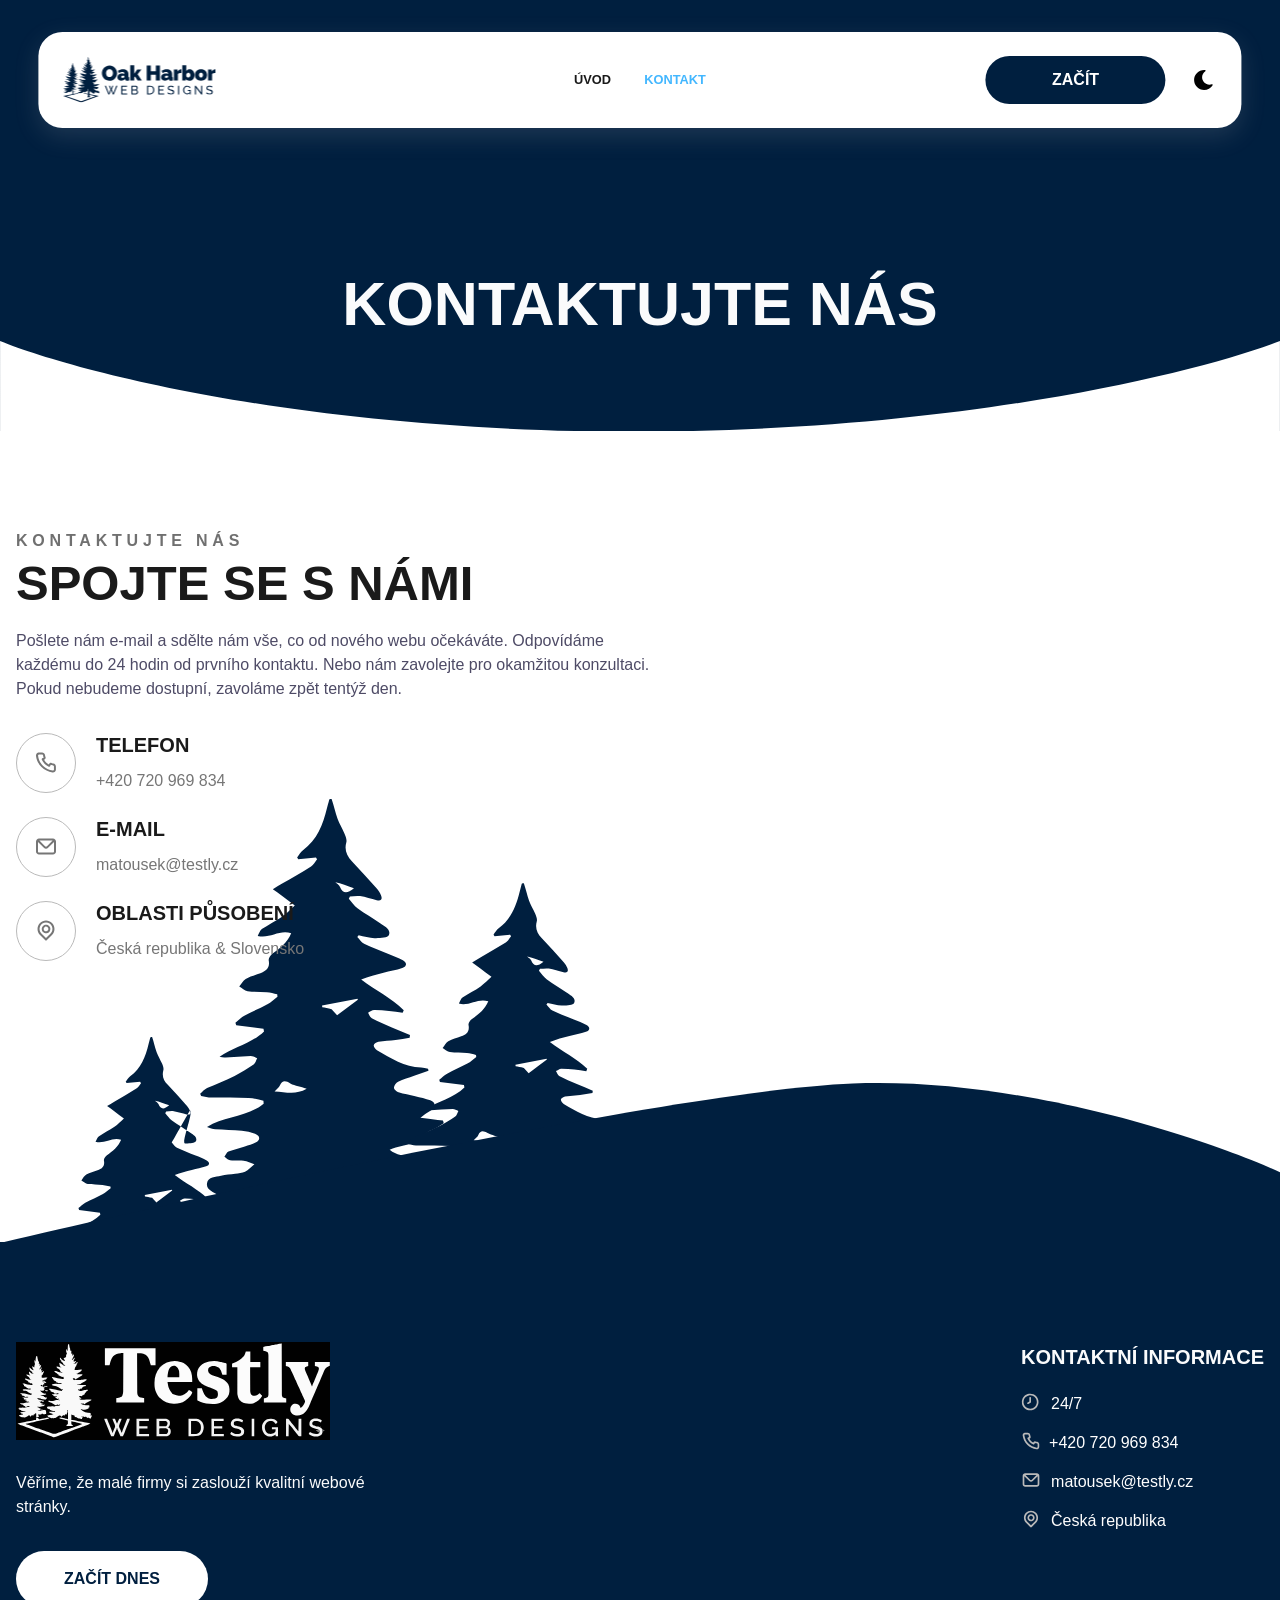
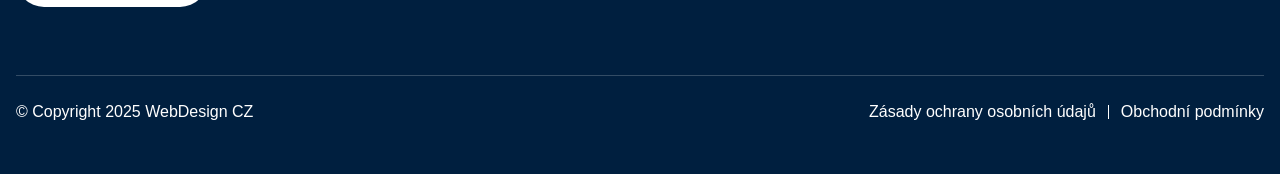
==== commit 5db80447: "blabla" ====
--- a/portfolio/kontakt.html
+++ b/portfolio/kontakt.html
@@ -158,16 +158,6 @@
       <a class="cs-button-solid cs-white" href="kontakt.html">Začít dnes</a>
     </div>
     <div class="cs-ul-wrapper">
-      <span class="cs-header">Rychlé odkazy</span>
-      <ul class="cs-ul cs-ul-1">
-        <li class="cs-li"><a class="cs-link" href="index.html">Úvod</a></li>
-        <li class="cs-li"><a class="cs-link" href="#">O nás</a></li>
-        <li class="cs-li"><a class="cs-link" href="#">Tvorba webů</a></li>
-        <li class="cs-li"><a class="cs-link" href="#">SEO</a></li>
-        <li class="cs-li"><a class="cs-link" href="#">Google PPC reklamy</a></li>
-      </ul>
-    </div>
-    <div class="cs-ul-wrapper">
       <span class="cs-header">Kontaktní informace</span>
       <ul class="cs-ul">
         <li class="cs-li">
